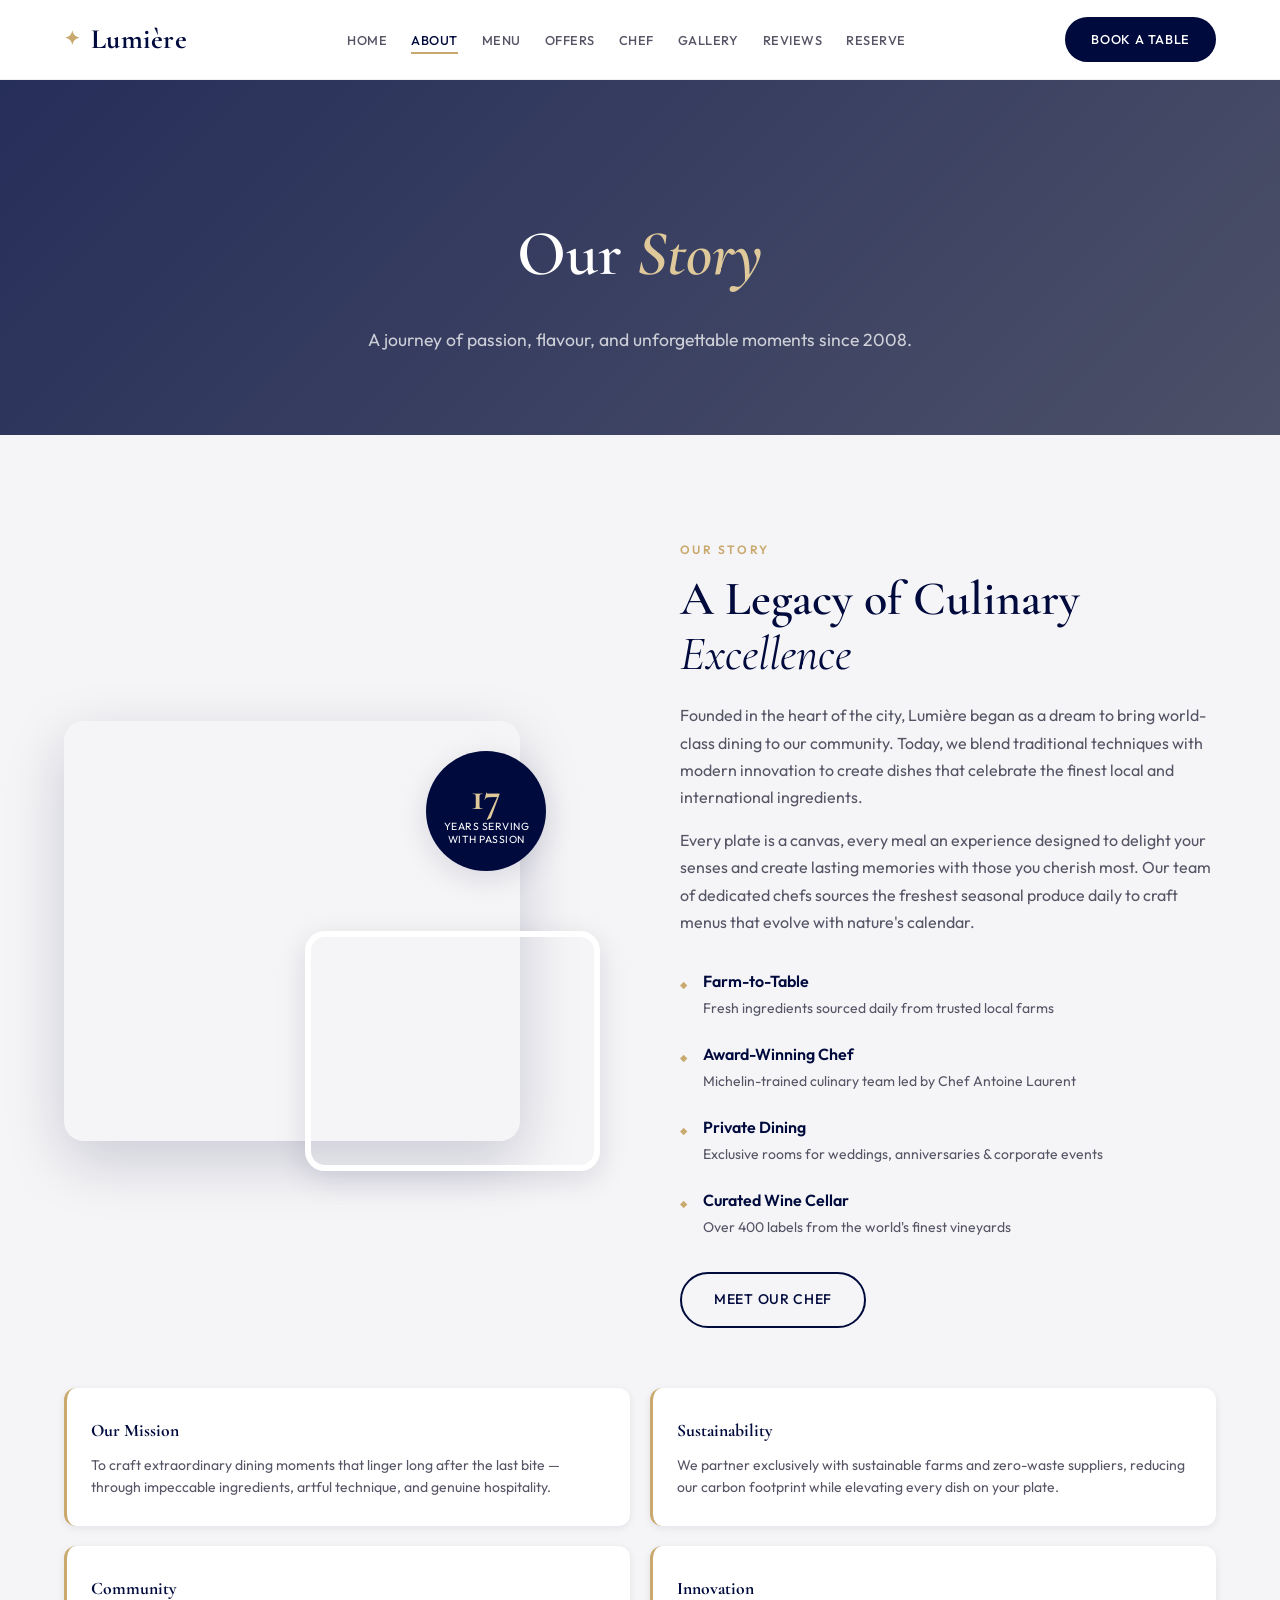
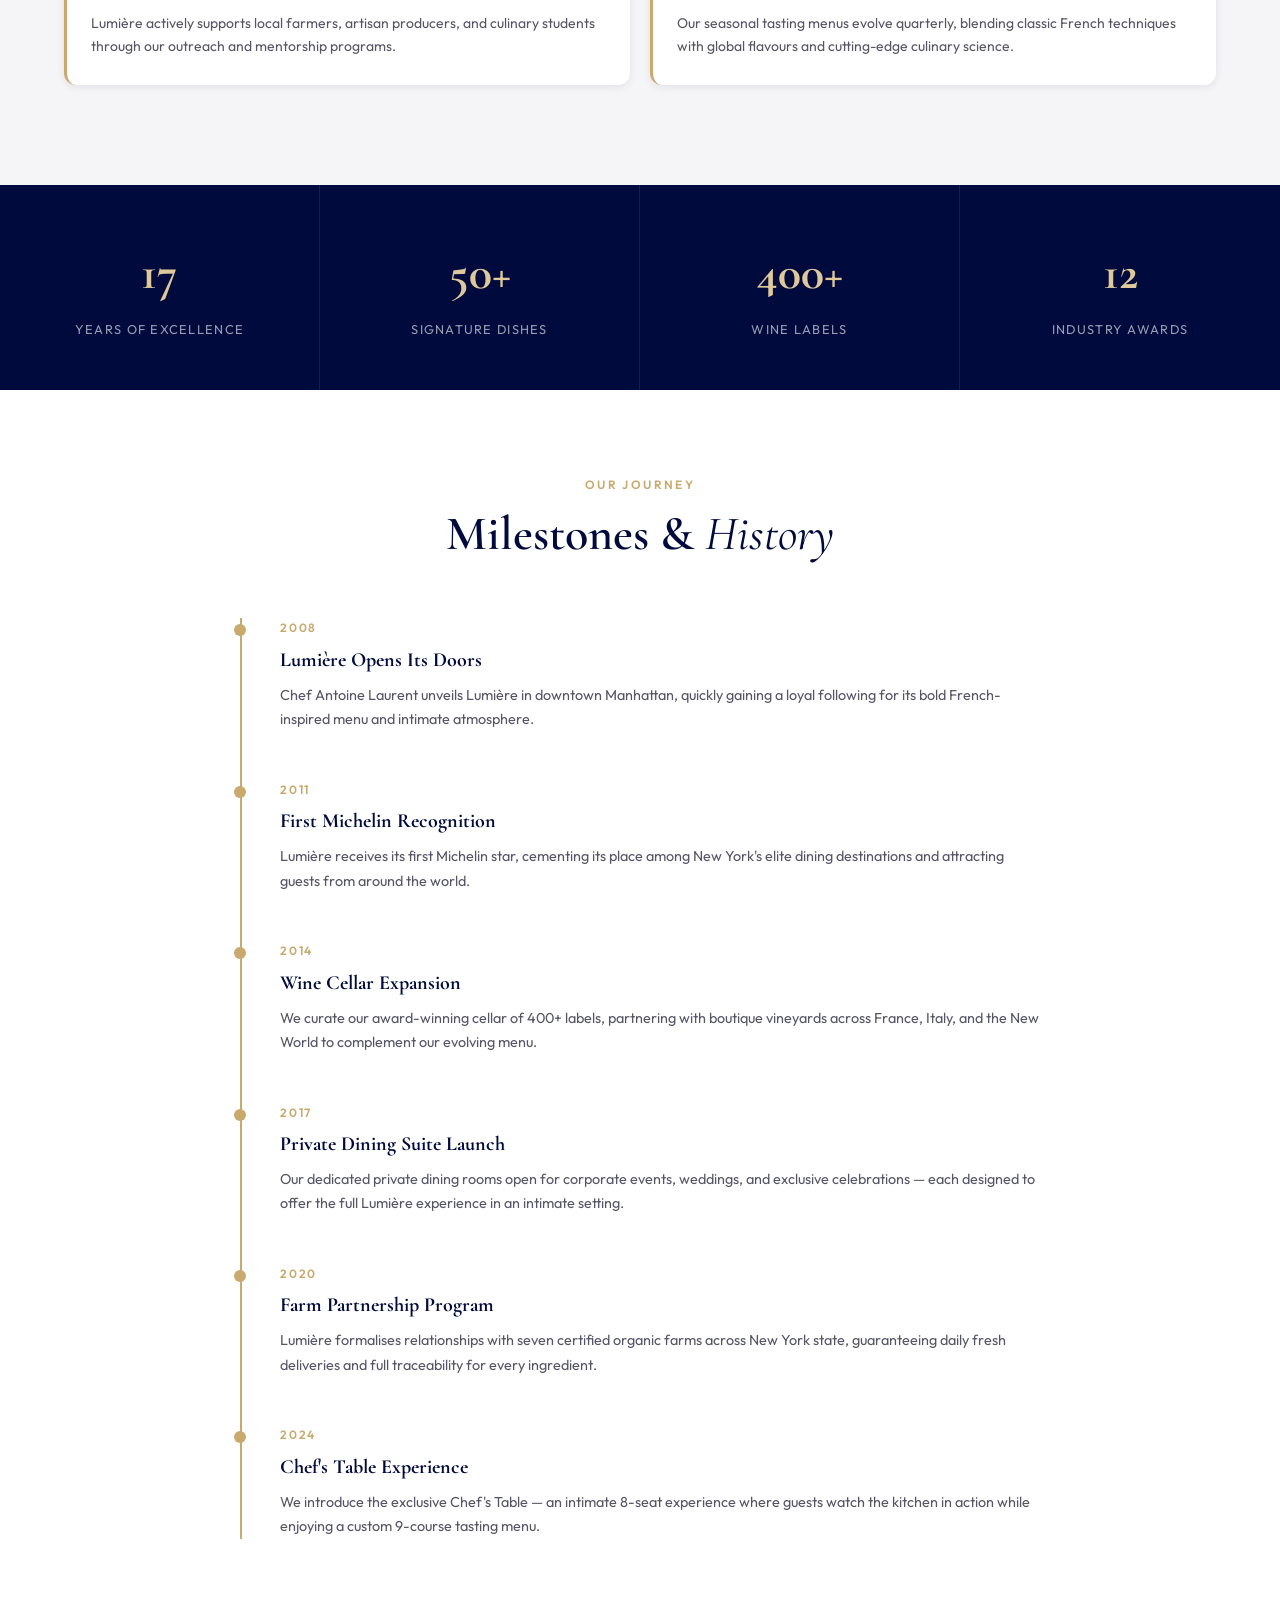
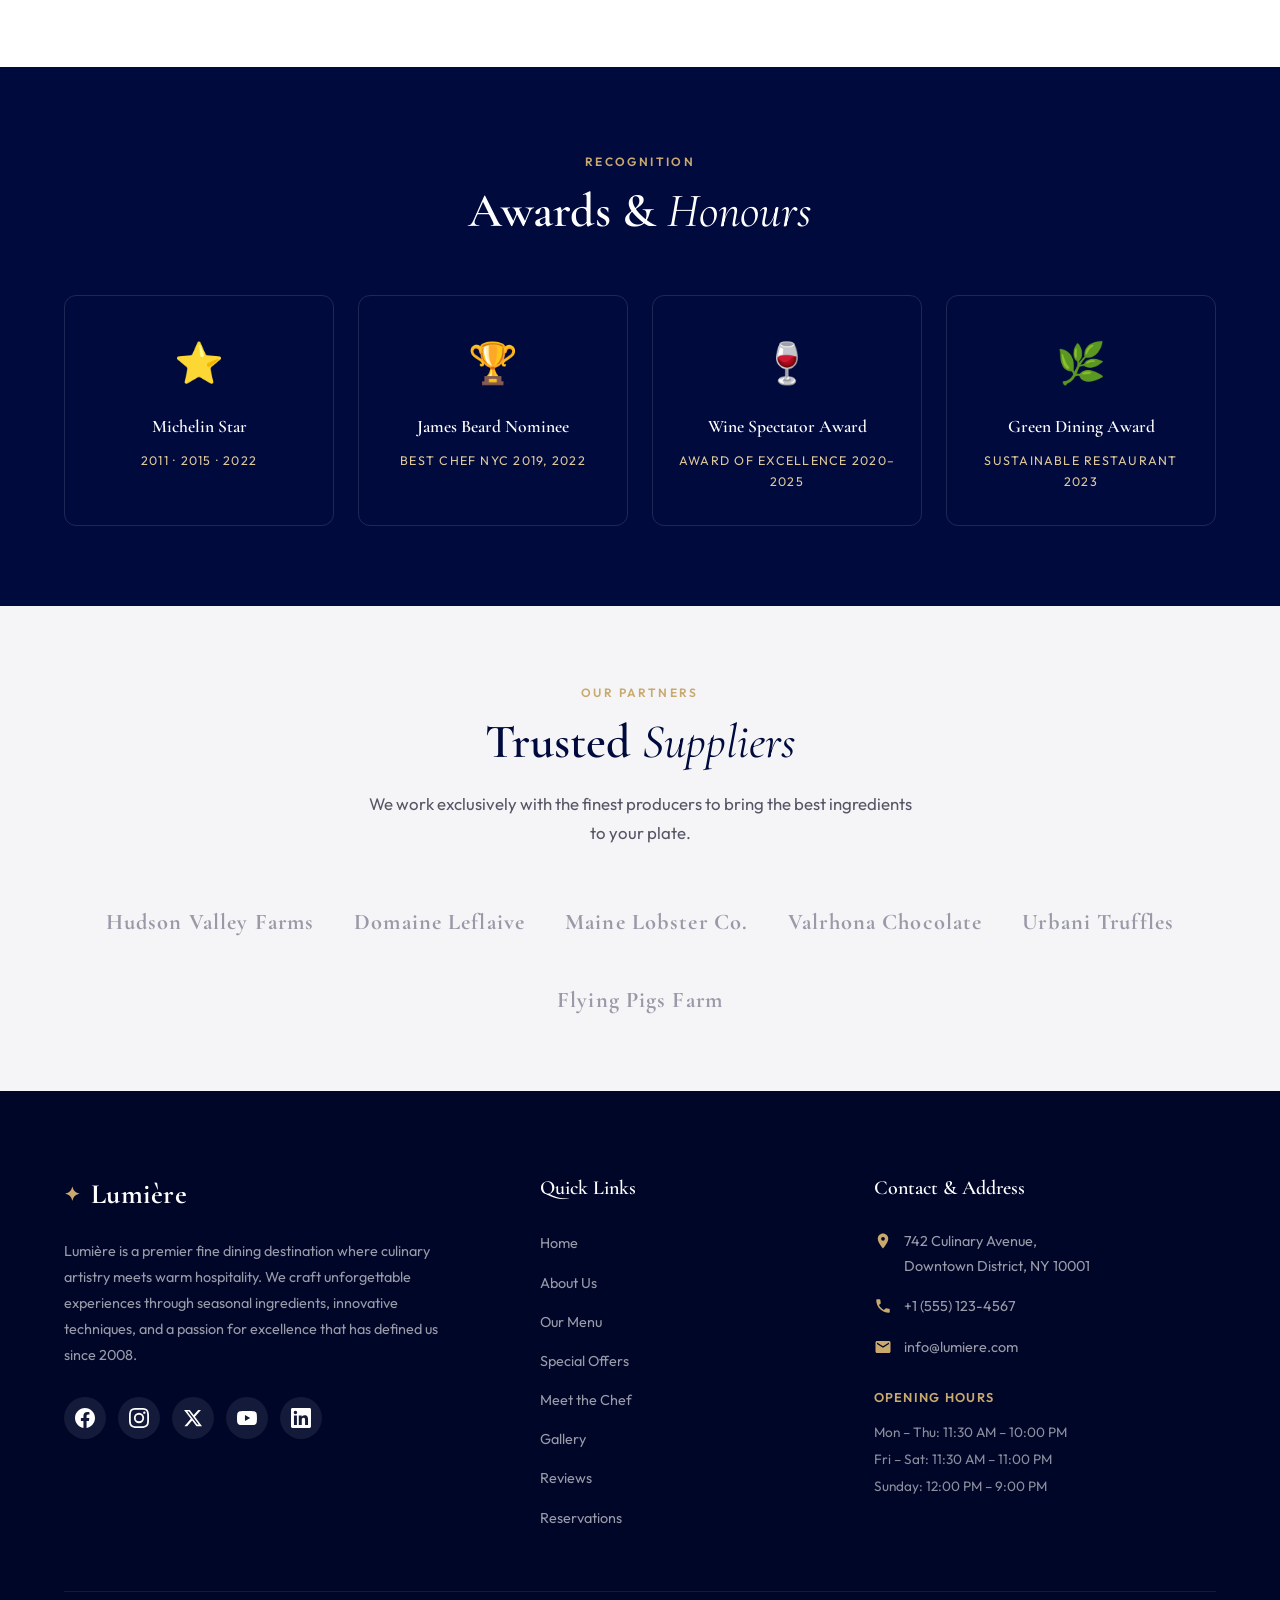
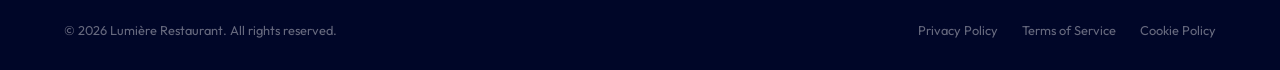
==== about.html @ 095e0fb6 "first commit" ====
<!DOCTYPE html>
<html lang="en">
<head>
  <meta charset="UTF-8">
  <meta name="viewport" content="width=device-width, initial-scale=1.0">
  <meta name="description" content="About Lumière — Our story, passion, and commitment to fine dining excellence.">
  <title>Lumière | About Us</title>
  <link rel="stylesheet" href="css/base.css">
  <link rel="stylesheet" href="css/about.css">
  <link rel="preconnect" href="https://fonts.googleapis.com">
  <link rel="preconnect" href="https://fonts.gstatic.com" crossorigin>
  <link href="https://fonts.googleapis.com/css2?family=Cormorant+Garamond:ital,wght@0,400;0,600;0,700;1,400&family=Outfit:wght@300;400;500;600&display=swap" rel="stylesheet">
  <style>
    html { scroll-behavior: smooth; }
    @media (max-width: 768px) {
      .nav { display: none; flex-direction: column; position: absolute; top: var(--header-height); left: 0; right: 0; background: var(--white); padding: 20px 24px; border-bottom: 1px solid rgba(0,10,61,0.08); box-shadow: 0 8px 30px rgba(0,10,61,0.12); z-index: 999; }
      .nav.nav--open { display: flex; }
      .nav__list { flex-direction: column; gap: 12px; }
    }
    .about__values { display: grid; grid-template-columns: repeat(2,1fr); gap: 20px; margin-top: 60px; }
    .about__value-card { background: var(--white); border-radius: var(--radius); padding: 28px 24px; box-shadow: var(--shadow-sm); border-left: 3px solid var(--gold); }
    .about__value-card h4 { font-family: var(--font-display); font-size: 1.1rem; color: var(--navy); margin-bottom: 8px; }
    .about__value-card p { font-size: 0.875rem; color: var(--gray-600); line-height: 1.6; }
    @media (max-width: 768px) { .about__values { grid-template-columns: 1fr; } }
  </style>
</head>
<body>

  <header class="header">
    <div class="container header__inner">
      <a href="index.html" class="logo"><span class="logo__icon">✦</span><span class="logo__text">Lumière</span></a>
      <nav class="nav" id="mainNav" aria-label="Main navigation">
        <ul class="nav__list">
          <li><a href="./index.html"       class="nav__link">Home</a></li>
          <li><a href="./about.html"       class="nav__link nav__link--active">About</a></li>
          <li><a href="./menu.html"        class="nav__link">Menu</a></li>
          <li><a href="./offers.html"      class="nav__link">Offers</a></li>
          <li><a href="./chef.html"        class="nav__link">Chef</a></li>
          <li><a href="./gallery.html"     class="nav__link">Gallery</a></li>
          <li><a href="./reviews.html"     class="nav__link">Reviews</a></li>
          <li><a href="./reservation.html" class="nav__link">Reserve</a></li>
        </ul>
      </nav>
      <a href="reservation.html" class="btn btn--primary btn--sm header__cta">Book a Table</a>
      <button class="menu-toggle" id="menuToggle" aria-label="Toggle menu" aria-expanded="false"><span></span><span></span><span></span></button>
    </div>
  </header>

  <style>
    /* About page extras */
    .about-hero { background: linear-gradient(135deg,rgba(0,10,61,0.85),rgba(0,6,40,0.7)), url('https://images.unsplash.com/photo-1414235077428-338989a2e8c0?w=1600&q=80') center/cover; color:#fff; text-align:center; padding:120px 24px 80px; }
    .about-hero h1 { font-family:var(--font-display); font-size:clamp(2.5rem,5vw,4rem); font-weight:600; margin-bottom:16px; }
    .about-hero h1 em { color:var(--gold-light); font-style:italic; }
    .about-hero p { font-size:1.1rem; color:rgba(255,255,255,0.75); max-width:560px; margin:0 auto; }

    .timeline { padding:80px 0; background:#fff; }
    .timeline__inner { position:relative; max-width:800px; margin:0 auto; padding-left:40px; }
    .timeline__inner::before { content:''; position:absolute; left:0; top:0; bottom:0; width:2px; background:var(--gold); }
    .timeline__item { position:relative; margin-bottom:48px; }
    .timeline__item::before { content:''; position:absolute; left:-46px; top:6px; width:12px; height:12px; border-radius:50%; background:var(--gold); }
    .timeline__year { font-size:0.75rem; font-weight:600; letter-spacing:0.15em; color:var(--gold); text-transform:uppercase; margin-bottom:4px; }
    .timeline__item h4 { font-family:var(--font-display); font-size:1.25rem; color:var(--navy); margin-bottom:6px; }
    .timeline__item p { font-size:0.9rem; color:var(--gray-600); line-height:1.7; }

    .awards { background:var(--navy); color:#fff; padding:80px 0; }
    .awards__grid { display:grid; grid-template-columns:repeat(4,1fr); gap:24px; margin-top:48px; }
    .award-card { border:1px solid rgba(255,255,255,0.12); border-radius:var(--radius); padding:32px 20px; text-align:center; transition:transform var(--transition); }
    .award-card:hover { transform:translateY(-6px); }
    .award-card__icon { font-size:2.5rem; margin-bottom:16px; }
    .award-card__title { font-family:var(--font-display); font-size:1.1rem; font-weight:600; color:#fff; margin-bottom:8px; }
    .award-card__year { font-size:0.78rem; color:var(--gold-light); letter-spacing:0.1em; text-transform:uppercase; }
    @media(max-width:768px){ .awards__grid{grid-template-columns:repeat(2,1fr);} }
    @media(max-width:480px){ .awards__grid{grid-template-columns:1fr;} }

    .partners { padding:72px 0; background:var(--gray-100); text-align:center; }
    .partners__logos { display:flex; justify-content:center; align-items:center; flex-wrap:wrap; gap:40px; margin-top:40px; }
    .partner-logo { font-family:var(--font-display); font-size:1.4rem; font-weight:700; color:var(--gray-400); letter-spacing:0.05em; transition:color var(--transition); }
    .partner-logo:hover { color:var(--navy); }

    .stats-band { display:grid; grid-template-columns:repeat(4,1fr); background:var(--navy); color:#fff; }
    .stats-band__item { padding:48px 24px; text-align:center; border-right:1px solid rgba(255,255,255,0.08); }
    .stats-band__item:last-child { border-right:none; }
    .stats-band__number { font-family:var(--font-display); font-size:3rem; font-weight:700; color:var(--gold-light); display:block; }
    .stats-band__label { font-size:0.8rem; color:rgba(255,255,255,0.6); text-transform:uppercase; letter-spacing:0.1em; margin-top:4px; }
    @media(max-width:768px){ .stats-band{grid-template-columns:repeat(2,1fr);} .stats-band__item{border-right:none;border-bottom:1px solid rgba(255,255,255,0.08);} }
  </style>

  <main class="page-main">

    <!-- Hero banner -->
    <div class="about-hero">
      <h1>Our <em>Story</em></h1>
      <p>A journey of passion, flavour, and unforgettable moments since 2008.</p>
    </div>

    <!-- Story + values -->
    <section class="section about" id="about">
      <div class="container">
        <div class="about__grid">
          <div class="about__images">
            <div class="about__img about__img--main"></div>
            <div class="about__img about__img--secondary"></div>
            <div class="about__badge">
              <span class="about__badge-number">17</span>
              <span class="about__badge-text">Years Serving<br>With Passion</span>
            </div>
          </div>
          <div class="about__content">
            <span class="section__eyebrow">Our Story</span>
            <h2 class="section__title">A Legacy of Culinary<br><em>Excellence</em></h2>
            <p class="section__text">Founded in the heart of the city, Lumière began as a dream to bring world-class dining to our community. Today, we blend traditional techniques with modern innovation to create dishes that celebrate the finest local and international ingredients.</p>
            <p class="section__text">Every plate is a canvas, every meal an experience designed to delight your senses and create lasting memories with those you cherish most. Our team of dedicated chefs sources the freshest seasonal produce daily to craft menus that evolve with nature's calendar.</p>
            <ul class="about__features">
              <li><span class="about__feature-icon">◆</span><div><strong>Farm-to-Table</strong><p>Fresh ingredients sourced daily from trusted local farms</p></div></li>
              <li><span class="about__feature-icon">◆</span><div><strong>Award-Winning Chef</strong><p>Michelin-trained culinary team led by Chef Antoine Laurent</p></div></li>
              <li><span class="about__feature-icon">◆</span><div><strong>Private Dining</strong><p>Exclusive rooms for weddings, anniversaries &amp; corporate events</p></div></li>
              <li><span class="about__feature-icon">◆</span><div><strong>Curated Wine Cellar</strong><p>Over 400 labels from the world's finest vineyards</p></div></li>
            </ul>
            <a href="chef.html" class="btn btn--secondary">Meet Our Chef</a>
          </div>
        </div>
        <div class="about__values">
          <div class="about__value-card"><h4>Our Mission</h4><p>To craft extraordinary dining moments that linger long after the last bite — through impeccable ingredients, artful technique, and genuine hospitality.</p></div>
          <div class="about__value-card"><h4>Sustainability</h4><p>We partner exclusively with sustainable farms and zero-waste suppliers, reducing our carbon footprint while elevating every dish on your plate.</p></div>
          <div class="about__value-card"><h4>Community</h4><p>Lumière actively supports local farmers, artisan producers, and culinary students through our outreach and mentorship programs.</p></div>
          <div class="about__value-card"><h4>Innovation</h4><p>Our seasonal tasting menus evolve quarterly, blending classic French techniques with global flavours and cutting-edge culinary science.</p></div>
        </div>
      </div>
    </section>

    <!-- Stats band -->
    <div class="stats-band">
      <div class="stats-band__item"><span class="stats-band__number">17</span><span class="stats-band__label">Years of Excellence</span></div>
      <div class="stats-band__item"><span class="stats-band__number">50+</span><span class="stats-band__label">Signature Dishes</span></div>
      <div class="stats-band__item"><span class="stats-band__number">400+</span><span class="stats-band__label">Wine Labels</span></div>
      <div class="stats-band__item"><span class="stats-band__number">12</span><span class="stats-band__label">Industry Awards</span></div>
    </div>

    <!-- Timeline -->
    <section class="timeline">
      <div class="container">
        <div class="section__header section__header--center">
          <span class="section__eyebrow">Our Journey</span>
          <h2 class="section__title">Milestones &amp; <em>History</em></h2>
        </div>
        <div class="timeline__inner">
          <div class="timeline__item"><div class="timeline__year">2008</div><h4>Lumière Opens Its Doors</h4><p>Chef Antoine Laurent unveils Lumière in downtown Manhattan, quickly gaining a loyal following for its bold French-inspired menu and intimate atmosphere.</p></div>
          <div class="timeline__item"><div class="timeline__year">2011</div><h4>First Michelin Recognition</h4><p>Lumière receives its first Michelin star, cementing its place among New York's elite dining destinations and attracting guests from around the world.</p></div>
          <div class="timeline__item"><div class="timeline__year">2014</div><h4>Wine Cellar Expansion</h4><p>We curate our award-winning cellar of 400+ labels, partnering with boutique vineyards across France, Italy, and the New World to complement our evolving menu.</p></div>
          <div class="timeline__item"><div class="timeline__year">2017</div><h4>Private Dining Suite Launch</h4><p>Our dedicated private dining rooms open for corporate events, weddings, and exclusive celebrations — each designed to offer the full Lumière experience in an intimate setting.</p></div>
          <div class="timeline__item"><div class="timeline__year">2020</div><h4>Farm Partnership Program</h4><p>Lumière formalises relationships with seven certified organic farms across New York state, guaranteeing daily fresh deliveries and full traceability for every ingredient.</p></div>
          <div class="timeline__item"><div class="timeline__year">2024</div><h4>Chef's Table Experience</h4><p>We introduce the exclusive Chef's Table — an intimate 8-seat experience where guests watch the kitchen in action while enjoying a custom 9-course tasting menu.</p></div>
        </div>
      </div>
    </section>

    <!-- Awards -->
    <section class="awards">
      <div class="container">
        <div class="section__header section__header--center section__header--light">
          <span class="section__eyebrow">Recognition</span>
          <h2 class="section__title">Awards &amp; <em>Honours</em></h2>
        </div>
        <div class="awards__grid">
          <div class="award-card"><div class="award-card__icon">⭐</div><div class="award-card__title">Michelin Star</div><div class="award-card__year">2011 · 2015 · 2022</div></div>
          <div class="award-card"><div class="award-card__icon">🏆</div><div class="award-card__title">James Beard Nominee</div><div class="award-card__year">Best Chef NYC 2019, 2022</div></div>
          <div class="award-card"><div class="award-card__icon">🍷</div><div class="award-card__title">Wine Spectator Award</div><div class="award-card__year">Award of Excellence 2020–2025</div></div>
          <div class="award-card"><div class="award-card__icon">🌿</div><div class="award-card__title">Green Dining Award</div><div class="award-card__year">Sustainable Restaurant 2023</div></div>
        </div>
      </div>
    </section>

    <!-- Partners -->
    <section class="partners">
      <div class="container">
        <div class="section__header section__header--center">
          <span class="section__eyebrow">Our Partners</span>
          <h2 class="section__title">Trusted <em>Suppliers</em></h2>
          <p class="section__subtitle">We work exclusively with the finest producers to bring the best ingredients to your plate.</p>
        </div>
        <div class="partners__logos">
          <span class="partner-logo">Hudson Valley Farms</span>
          <span class="partner-logo">Domaine Leflaive</span>
          <span class="partner-logo">Maine Lobster Co.</span>
          <span class="partner-logo">Valrhona Chocolate</span>
          <span class="partner-logo">Urbani Truffles</span>
          <span class="partner-logo">Flying Pigs Farm</span>
        </div>
      </div>
    </section>

  </main>


  <footer class="footer">
    <div class="container">
      <div class="footer__grid">
        <div class="footer__brand">
          <a href="index.html" class="logo logo--footer"><span class="logo__icon">✦</span><span class="logo__text">Lumière</span></a>
          <p class="footer__description">Lumière is a premier fine dining destination where culinary artistry meets warm hospitality. We craft unforgettable experiences through seasonal ingredients, innovative techniques, and a passion for excellence that has defined us since 2008.</p>
          <div class="footer__social">
            <a href="https://facebook.com" class="footer__social-link" aria-label="Facebook" target="_blank" rel="noopener noreferrer"><svg viewBox="0 0 24 24" width="20" height="20" fill="currentColor"><path d="M24 12.073c0-6.627-5.373-12-12-12s-12 5.373-12 12c0 5.99 4.388 10.954 10.125 11.854v-8.385H7.078v-3.47h3.047V9.43c0-3.007 1.792-4.669 4.533-4.669 1.312 0 2.686.235 2.686.235v2.953H15.83c-1.491 0-1.956.925-1.956 1.874v2.25h3.328l-.532 3.47h-2.796v8.385C19.612 23.027 24 18.062 24 12.073z"/></svg></a>
            <a href="https://instagram.com" class="footer__social-link" aria-label="Instagram" target="_blank" rel="noopener noreferrer"><svg viewBox="0 0 24 24" width="20" height="20" fill="currentColor"><path d="M12 2.163c3.204 0 3.584.012 4.85.07 3.252.148 4.771 1.691 4.919 4.919.058 1.265.069 1.645.069 4.849 0 3.205-.012 3.584-.069 4.849-.149 3.225-1.664 4.771-4.919 4.919-1.266.058-1.644.07-4.85.07-3.204 0-3.584-.012-4.849-.07-3.26-.149-4.771-1.699-4.919-4.92-.058-1.265-.07-1.644-.07-4.849 0-3.204.013-3.583.07-4.849.149-3.227 1.664-4.771 4.919-4.919 1.266-.057 1.645-.069 4.849-.069zM12 0C8.741 0 8.333.014 7.053.072 2.695.272.273 2.69.073 7.052.014 8.333 0 8.741 0 12c0 3.259.014 3.668.072 4.948.2 4.358 2.618 6.78 6.98 6.98C8.333 23.986 8.741 24 12 24c3.259 0 3.668-.014 4.948-.072 4.354-.2 6.782-2.618 6.979-6.98.059-1.28.073-1.689.073-4.948 0-3.259-.014-3.667-.072-4.947-.196-4.354-2.617-6.78-6.979-6.98C15.668.014 15.259 0 12 0zm0 5.838a6.162 6.162 0 100 12.324 6.162 6.162 0 000-12.324zM12 16a4 4 0 110-8 4 4 0 010 8zm6.406-11.845a1.44 1.44 0 100 2.881 1.44 1.44 0 000-2.881z"/></svg></a>
            <a href="https://twitter.com" class="footer__social-link" aria-label="Twitter" target="_blank" rel="noopener noreferrer"><svg viewBox="0 0 24 24" width="20" height="20" fill="currentColor"><path d="M18.244 2.25h3.308l-7.227 8.26 8.502 11.24H16.17l-5.214-6.817L4.99 21.75H1.68l7.73-8.835L1.254 2.25H8.08l4.713 6.231zm-1.161 17.52h1.833L7.084 4.126H5.117z"/></svg></a>
            <a href="https://instagram.com" class="footer__social-link" aria-label="YouTube" target="_blank" rel="noopener noreferrer"><svg viewBox="0 0 24 24" width="20" height="20" fill="currentColor"><path d="M23.498 6.186a3.016 3.016 0 00-2.122-2.136C19.505 3.545 12 3.545 12 3.545s-7.505 0-9.377.505A3.017 3.017 0 00.502 6.186C0 8.07 0 12 0 12s0 3.93.502 5.814a3.016 3.016 0 002.122 2.136c1.871.505 9.376.505 9.376.505s7.505 0 9.377-.505a3.015 3.015 0 002.122-2.136C24 15.93 24 12 24 12s0-3.93-.502-5.814zM9.545 15.568V8.432L15.818 12l-6.273 3.568z"/></svg></a>
            <a href="https://linkedin.com" class="footer__social-link" aria-label="LinkedIn" target="_blank" rel="noopener noreferrer"><svg viewBox="0 0 24 24" width="20" height="20" fill="currentColor"><path d="M20.447 20.452h-3.554v-5.569c0-1.328-.027-3.037-1.852-3.037-1.853 0-2.136 1.445-2.136 2.939v5.667H9.351V9h3.414v1.561h.046c.477-.9 1.637-1.85 3.37-1.85 3.601 0 4.267 2.37 4.267 5.455v6.286zM5.337 7.433a2.062 2.062 0 01-2.063-2.065 2.064 2.064 0 114.127 0 2.063 2.063 0 01-2.064 2.065zm1.782 13.019H3.555V9h3.564v11.452zM22.225 0H1.771C.792 0 0 .774 0 1.729v20.542C0 23.227.792 24 1.771 24h20.451C23.2 24 24 23.227 24 22.271V1.729C24 .774 23.2 0 22.222 0h.003z"/></svg></a>
          </div>
        </div>
        <div class="footer__links">
          <h3 class="footer__heading">Quick Links</h3>
          <ul class="footer__list">
            <li><a href="index.html">Home</a></li>
            <li><a href="about.html">About Us</a></li>
            <li><a href="menu.html">Our Menu</a></li>
            <li><a href="offers.html">Special Offers</a></li>
            <li><a href="chef.html">Meet the Chef</a></li>
            <li><a href="gallery.html">Gallery</a></li>
            <li><a href="reviews.html">Reviews</a></li>
            <li><a href="reservation.html">Reservations</a></li>
          </ul>
        </div>
        <div class="footer__contact">
          <h3 class="footer__heading">Contact &amp; Address</h3>
          <address class="footer__address">
            <div class="footer__address-item"><svg viewBox="0 0 24 24" width="18" height="18" fill="currentColor"><path d="M12 2C8.13 2 5 5.13 5 9c0 5.25 7 13 7 13s7-7.75 7-13c0-3.87-3.13-7-7-7zm0 9.5a2.5 2.5 0 010-5 2.5 2.5 0 010 5z"/></svg><span>742 Culinary Avenue,<br>Downtown District, NY 10001</span></div>
            <div class="footer__address-item"><svg viewBox="0 0 24 24" width="18" height="18" fill="currentColor"><path d="M6.62 10.79c1.44 2.83 3.76 5.14 6.59 6.59l2.2-2.2c.27-.27.67-.36 1.02-.24 1.12.37 2.33.57 3.57.57.55 0 1 .45 1 1V20c0 .55-.45 1-1 1-9.39 0-17-7.61-17-17 0-.55.45-1 1-1h3.5c.55 0 1 .45 1 1 0 1.25.2 2.45.57 3.57.11.35.03.74-.25 1.02l-2.2 2.2z"/></svg><a href="tel:+15551234567">+1 (555) 123-4567</a></div>
            <div class="footer__address-item"><svg viewBox="0 0 24 24" width="18" height="18" fill="currentColor"><path d="M20 4H4c-1.1 0-1.99.9-1.99 2L2 18c0 1.1.9 2 2 2h16c1.1 0 2-.9 2-2V6c0-1.1-.9-2-2-2zm0 4l-8 5-8-5V6l8 5 8-5v2z"/></svg><a href="mailto:info@lumiere.com">info@lumiere.com</a></div>
          </address>
          <div class="footer__hours"><h4>Opening Hours</h4><p>Mon – Thu: 11:30 AM – 10:00 PM</p><p>Fri – Sat: 11:30 AM – 11:00 PM</p><p>Sunday: 12:00 PM – 9:00 PM</p></div>
        </div>
      </div>
      <div class="footer__bottom">
        <p>&copy; 2026 Lumière Restaurant. All rights reserved.</p>
        <div class="footer__bottom-links"><a href="#">Privacy Policy</a><a href="#">Terms of Service</a><a href="#">Cookie Policy</a></div>
      </div>
    </div>
  </footer>

  <script>
    var toggle = document.getElementById('menuToggle');
    var nav = document.getElementById('mainNav');
    toggle.addEventListener('click', function() {
      var open = nav.classList.toggle('nav--open');
      toggle.setAttribute('aria-expanded', open);
    });
  </script>

</body>
</html>
---- css/base.css ----
/* ============================================
   LUMIÈRE — Shared Base Styles
   Colors: #000a3d | white | black
   ============================================ */

:root {
  --navy: #000a3d;
  --navy-light: #001060;
  --navy-dark: #000628;
  --white: #ffffff;
  --black: #000000;
  --gray-100: #f5f5f7;
  --gray-200: #e8e8ec;
  --gray-400: #9999a8;
  --gray-600: #555566;
  --gold: #c9a96e;
  --gold-light: #dfc99a;

  --font-display: 'Cormorant Garamond', Georgia, serif;
  --font-body: 'Outfit', system-ui, sans-serif;

  --header-height: 80px;
  --transition: 0.3s cubic-bezier(0.4, 0, 0.2, 1);
  --shadow-sm: 0 2px 8px rgba(0, 10, 61, 0.08);
  --shadow-md: 0 8px 30px rgba(0, 10, 61, 0.12);
  --shadow-lg: 0 20px 60px rgba(0, 10, 61, 0.18);
  --radius: 12px;
  --radius-lg: 20px;
}

*,
*::before,
*::after {
  margin: 0;
  padding: 0;
  box-sizing: border-box;
}

html {
  scroll-behavior: smooth;
}

body {
  font-family: var(--font-body);
  font-weight: 400;
  font-size: 16px;
  line-height: 1.7;
  color: var(--black);
  background-color: var(--white);
  -webkit-font-smoothing: antialiased;
  overflow-x: hidden;
}

img {
  max-width: 100%;
  display: block;
}

a {
  text-decoration: none;
  color: inherit;
  transition: color var(--transition);
}

ul {
  list-style: none;
}

address {
  font-style: normal;
}

button,
input,
select,
textarea {
  font-family: inherit;
  font-size: inherit;
}

.container {
  width: 100%;
  max-width: 1200px;
  margin: 0 auto;
  padding: 0 24px;
}

.page-main {
  padding-top: var(--header-height);
}

/* Typography */
.section__eyebrow {
  display: inline-block;
  font-size: 0.75rem;
  font-weight: 600;
  letter-spacing: 0.2em;
  text-transform: uppercase;
  color: var(--gold);
  margin-bottom: 12px;
}

.section__title {
  font-family: var(--font-display);
  font-size: clamp(2rem, 4vw, 3rem);
  font-weight: 600;
  line-height: 1.15;
  color: var(--navy);
  margin-bottom: 20px;
}

.section__title em {
  font-style: italic;
  font-weight: 400;
}

.section__subtitle {
  font-size: 1.05rem;
  color: var(--gray-600);
  max-width: 560px;
  margin: 0 auto;
}

.section__text {
  color: var(--gray-600);
  margin-bottom: 16px;
  max-width: 540px;
}

.section__header {
  margin-bottom: 56px;
}

.section__header--center {
  text-align: center;
}

.section__header--light .section__title {
  color: var(--white);
}

.section__header--light .section__subtitle {
  color: rgba(255, 255, 255, 0.7);
}

.section__cta {
  text-align: center;
  margin-top: 48px;
}

.section {
  padding: 100px 0;
}

/* Buttons */
.btn {
  display: inline-flex;
  align-items: center;
  justify-content: center;
  gap: 8px;
  padding: 14px 32px;
  font-size: 0.875rem;
  font-weight: 500;
  letter-spacing: 0.05em;
  text-transform: uppercase;
  border: 2px solid transparent;
  border-radius: 50px;
  cursor: pointer;
  transition: all var(--transition);
  white-space: nowrap;
}

.btn--primary {
  background-color: var(--navy);
  color: var(--white);
  border-color: var(--navy);
}

.btn--primary:hover {
  background-color: var(--navy-light);
  border-color: var(--navy-light);
  transform: translateY(-2px);
  box-shadow: var(--shadow-md);
}

.btn--secondary {
  background-color: transparent;
  color: var(--navy);
  border-color: var(--navy);
}

.btn--secondary:hover {
  background-color: var(--navy);
  color: var(--white);
  transform: translateY(-2px);
}

.btn--outline {
  background-color: transparent;
  color: var(--white);
  border-color: rgba(255, 255, 255, 0.5);
}

.btn--outline:hover {
  background-color: var(--white);
  color: var(--navy);
  border-color: var(--white);
}

.btn--outline-light {
  background-color: transparent;
  color: var(--white);
  border-color: rgba(255, 255, 255, 0.4);
}

.btn--outline-light:hover {
  background-color: var(--white);
  color: var(--navy);
  border-color: var(--white);
}

.btn--sm {
  padding: 10px 24px;
  font-size: 0.8rem;
}

.btn--full {
  width: 100%;
}

/* Header */
.header {
  position: fixed;
  top: 0;
  left: 0;
  right: 0;
  z-index: 1000;
  height: var(--header-height);
  background-color: rgba(255, 255, 255, 0.95);
  backdrop-filter: blur(12px);
  border-bottom: 1px solid rgba(0, 10, 61, 0.06);
}

.header__inner {
  display: flex;
  align-items: center;
  justify-content: space-between;
  height: 100%;
}

.logo {
  display: flex;
  align-items: center;
  gap: 10px;
  font-family: var(--font-display);
  font-size: 1.75rem;
  font-weight: 700;
  color: var(--navy);
  letter-spacing: 0.02em;
}

.logo__icon {
  color: var(--gold);
  font-size: 1.2rem;
}

.nav__list {
  display: flex;
  align-items: center;
  gap: 24px;
  flex-wrap: wrap;
}

.nav__link {
  font-size: 0.8rem;
  font-weight: 500;
  letter-spacing: 0.04em;
  text-transform: uppercase;
  color: var(--gray-600);
  position: relative;
  padding: 4px 0;
}

.nav__link::after {
  content: '';
  position: absolute;
  bottom: -2px;
  left: 0;
  width: 0;
  height: 2px;
  background-color: var(--gold);
  transition: width var(--transition);
}

.nav__link:hover,
.nav__link--active {
  color: var(--navy);
}

.nav__link:hover::after,
.nav__link--active::after {
  width: 100%;
}

.menu-toggle {
  display: none;
  flex-direction: column;
  gap: 5px;
  background: none;
  border: none;
  cursor: pointer;
  padding: 4px;
}

.menu-toggle span {
  display: block;
  width: 24px;
  height: 2px;
  background-color: var(--navy);
}

/* Footer */
.footer {
  background-color: var(--navy-dark);
  color: rgba(255, 255, 255, 0.75);
  padding-top: 80px;
}

.footer__grid {
  display: grid;
  grid-template-columns: 1.5fr 1fr 1.2fr;
  gap: 48px;
  padding-bottom: 60px;
  border-bottom: 1px solid rgba(255, 255, 255, 0.08);
}

.logo--footer {
  color: var(--white);
  margin-bottom: 20px;
}

.footer__description {
  font-size: 0.9rem;
  line-height: 1.8;
  color: rgba(255, 255, 255, 0.6);
  margin-bottom: 28px;
  max-width: 380px;
}

.footer__social {
  display: flex;
  gap: 12px;
}

.footer__social-link {
  display: flex;
  align-items: center;
  justify-content: center;
  width: 42px;
  height: 42px;
  border-radius: 50%;
  background: rgba(255, 255, 255, 0.08);
  color: var(--white);
  transition: all var(--transition);
}

.footer__social-link:hover {
  background: var(--gold);
  color: var(--navy);
  transform: translateY(-3px);
}

.footer__heading {
  font-family: var(--font-display);
  font-size: 1.25rem;
  font-weight: 600;
  color: var(--white);
  margin-bottom: 24px;
}

.footer__list {
  display: flex;
  flex-direction: column;
  gap: 12px;
}

.footer__list a {
  font-size: 0.9rem;
  color: rgba(255, 255, 255, 0.6);
  transition: all var(--transition);
  display: inline-block;
}

.footer__list a:hover {
  color: var(--gold-light);
  transform: translateX(4px);
}

.footer__address {
  display: flex;
  flex-direction: column;
  gap: 16px;
  margin-bottom: 28px;
}

.footer__address-item {
  display: flex;
  align-items: flex-start;
  gap: 12px;
  font-size: 0.9rem;
  color: rgba(255, 255, 255, 0.6);
}

.footer__address-item svg {
  flex-shrink: 0;
  margin-top: 3px;
  color: var(--gold);
}

.footer__address-item a:hover {
  color: var(--gold-light);
}

.footer__hours h4 {
  font-size: 0.8rem;
  font-weight: 600;
  letter-spacing: 0.1em;
  text-transform: uppercase;
  color: var(--gold);
  margin-bottom: 12px;
}

.footer__hours p {
  font-size: 0.85rem;
  color: rgba(255, 255, 255, 0.55);
  margin-bottom: 4px;
}

.footer__bottom {
  display: flex;
  align-items: center;
  justify-content: space-between;
  padding: 28px 0;
  font-size: 0.8rem;
  color: rgba(255, 255, 255, 0.4);
}

.footer__bottom-links {
  display: flex;
  gap: 24px;
}

.footer__bottom-links a:hover {
  color: var(--gold-light);
}

/* Base responsive */
@media (max-width: 1024px) {
  .footer__grid {
    grid-template-columns: 1fr 1fr;
  }

  .footer__brand {
    grid-column: span 2;
  }
}

@media (max-width: 768px) {
  .section {
    padding: 72px 0;
  }

  .nav {
    display: none;
  }

  .header__cta {
    display: none;
  }

  .menu-toggle {
    display: flex;
  }

  .footer__grid {
    grid-template-columns: 1fr;
  }

  .footer__brand {
    grid-column: span 1;
  }

  .footer__bottom {
    flex-direction: column;
    gap: 16px;
    text-align: center;
  }
}
---- css/about.css ----
/* Section 2 — About */
.about {
  background-color: var(--gray-100);
}

.about__grid {
  display: grid;
  grid-template-columns: 1fr 1fr;
  gap: 80px;
  align-items: center;
}

.about__images {
  position: relative;
}

.about__img {
  border-radius: var(--radius-lg);
  background-size: cover;
  background-position: center;
}

.about__img--main {
  width: 85%;
  height: 420px;
  background-image: url('https://images.unsplash.com/photo-1517248135467-4c7edcad34c4?w=800&q=80');
  box-shadow: var(--shadow-lg);
}

.about__img--secondary {
  position: absolute;
  bottom: -30px;
  right: 0;
  width: 55%;
  height: 240px;
  background-image: url('https://images.unsplash.com/photo-1559337352-11d035aa65de?w=600&q=80');
  border: 6px solid var(--white);
  box-shadow: var(--shadow-md);
}

.about__badge {
  position: absolute;
  top: 30px;
  right: 10%;
  background-color: var(--navy);
  color: var(--white);
  width: 120px;
  height: 120px;
  border-radius: 50%;
  display: flex;
  flex-direction: column;
  align-items: center;
  justify-content: center;
  text-align: center;
  box-shadow: var(--shadow-md);
}

.about__badge-number {
  font-family: var(--font-display);
  font-size: 2.5rem;
  font-weight: 700;
  line-height: 1;
  color: var(--gold-light);
}

.about__badge-text {
  font-size: 0.65rem;
  letter-spacing: 0.05em;
  text-transform: uppercase;
  line-height: 1.3;
  margin-top: 4px;
}

.about__features {
  margin: 32px 0;
  display: flex;
  flex-direction: column;
  gap: 20px;
}

.about__features li {
  display: flex;
  gap: 16px;
  align-items: flex-start;
}

.about__feature-icon {
  color: var(--gold);
  font-size: 0.6rem;
  margin-top: 8px;
}

.about__features strong {
  display: block;
  color: var(--navy);
  font-weight: 600;
  margin-bottom: 2px;
}

.about__features p {
  font-size: 0.875rem;
  color: var(--gray-600);
}

@media (max-width: 1024px) {
  .about__grid {
    grid-template-columns: 1fr;
    gap: 48px;
  }

  .about__images {
    max-width: 500px;
    margin: 0 auto;
  }
}

@media (max-width: 480px) {
  .about__img--main {
    width: 100%;
    height: 300px;
  }

  .about__img--secondary {
    width: 70%;
    height: 180px;
  }

  .about__badge {
    width: 90px;
    height: 90px;
    right: 0;
  }

  .about__badge-number {
    font-size: 1.8rem;
  }
}
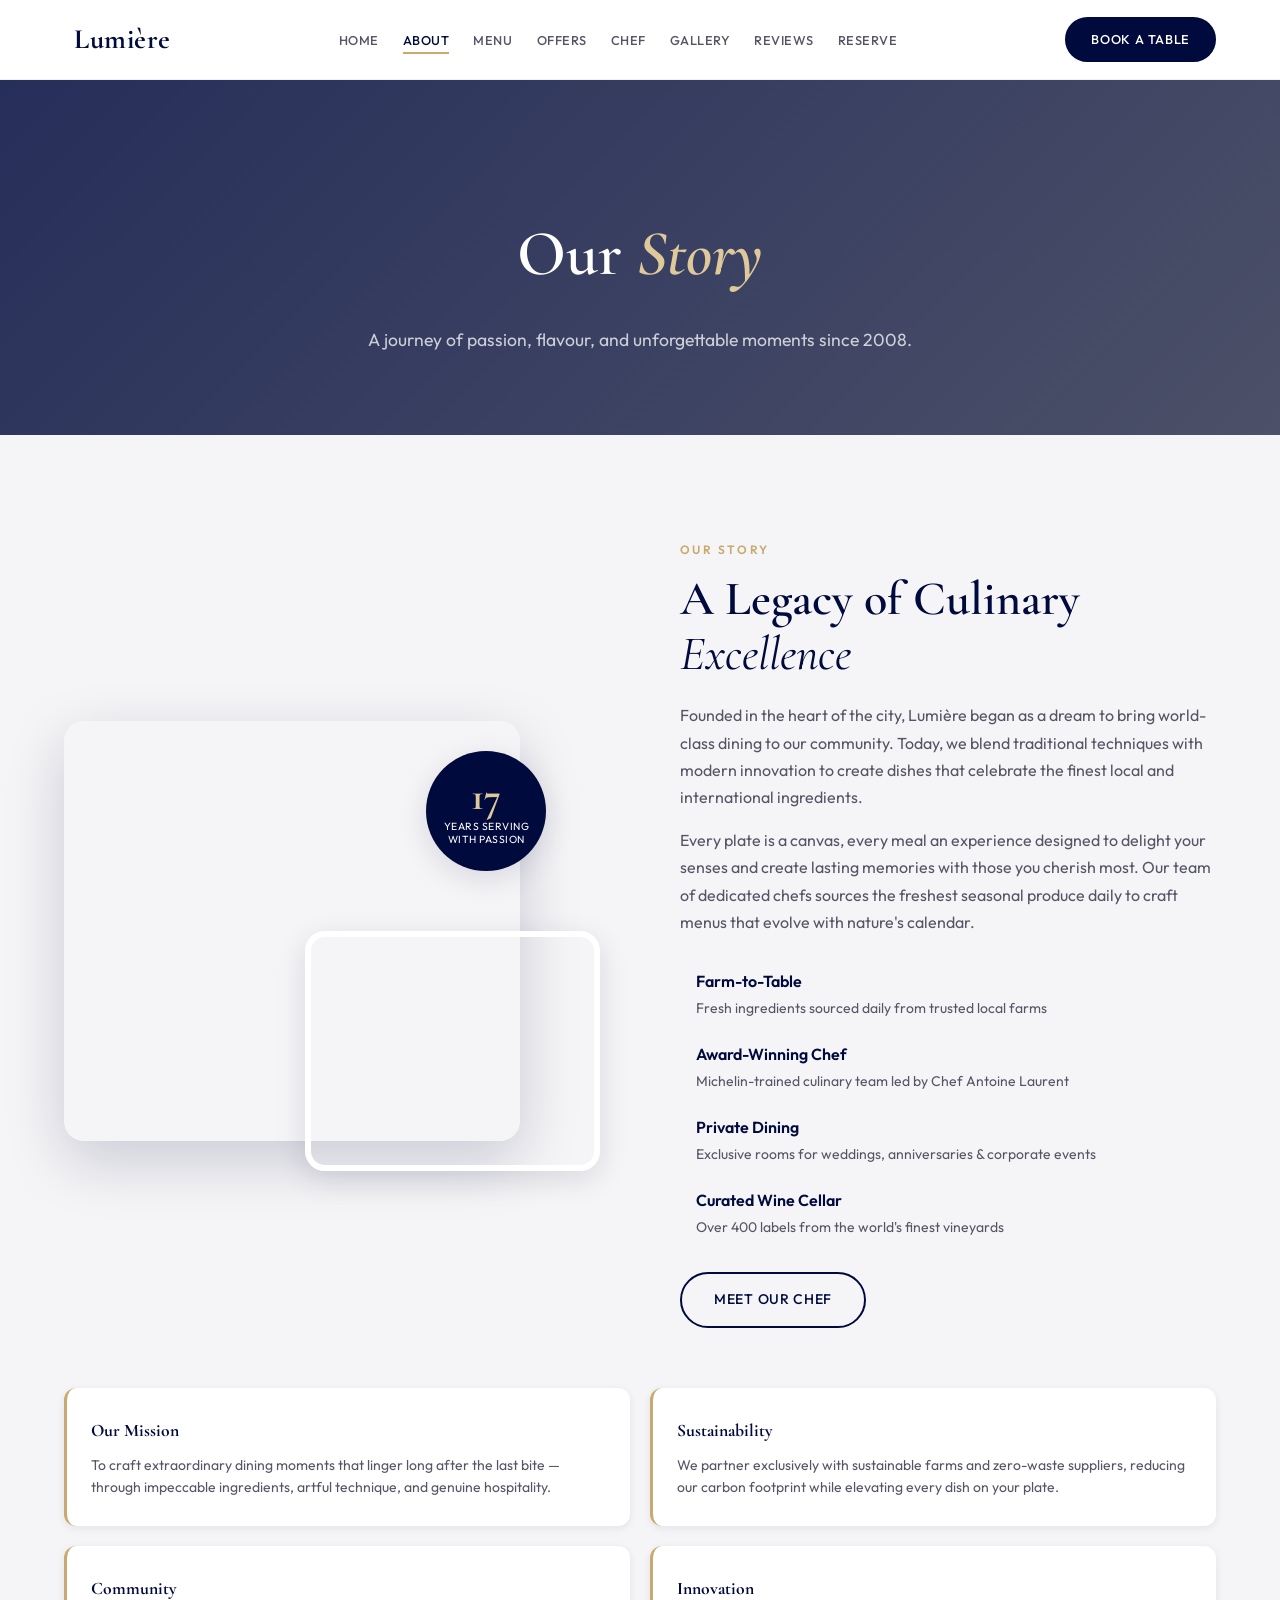
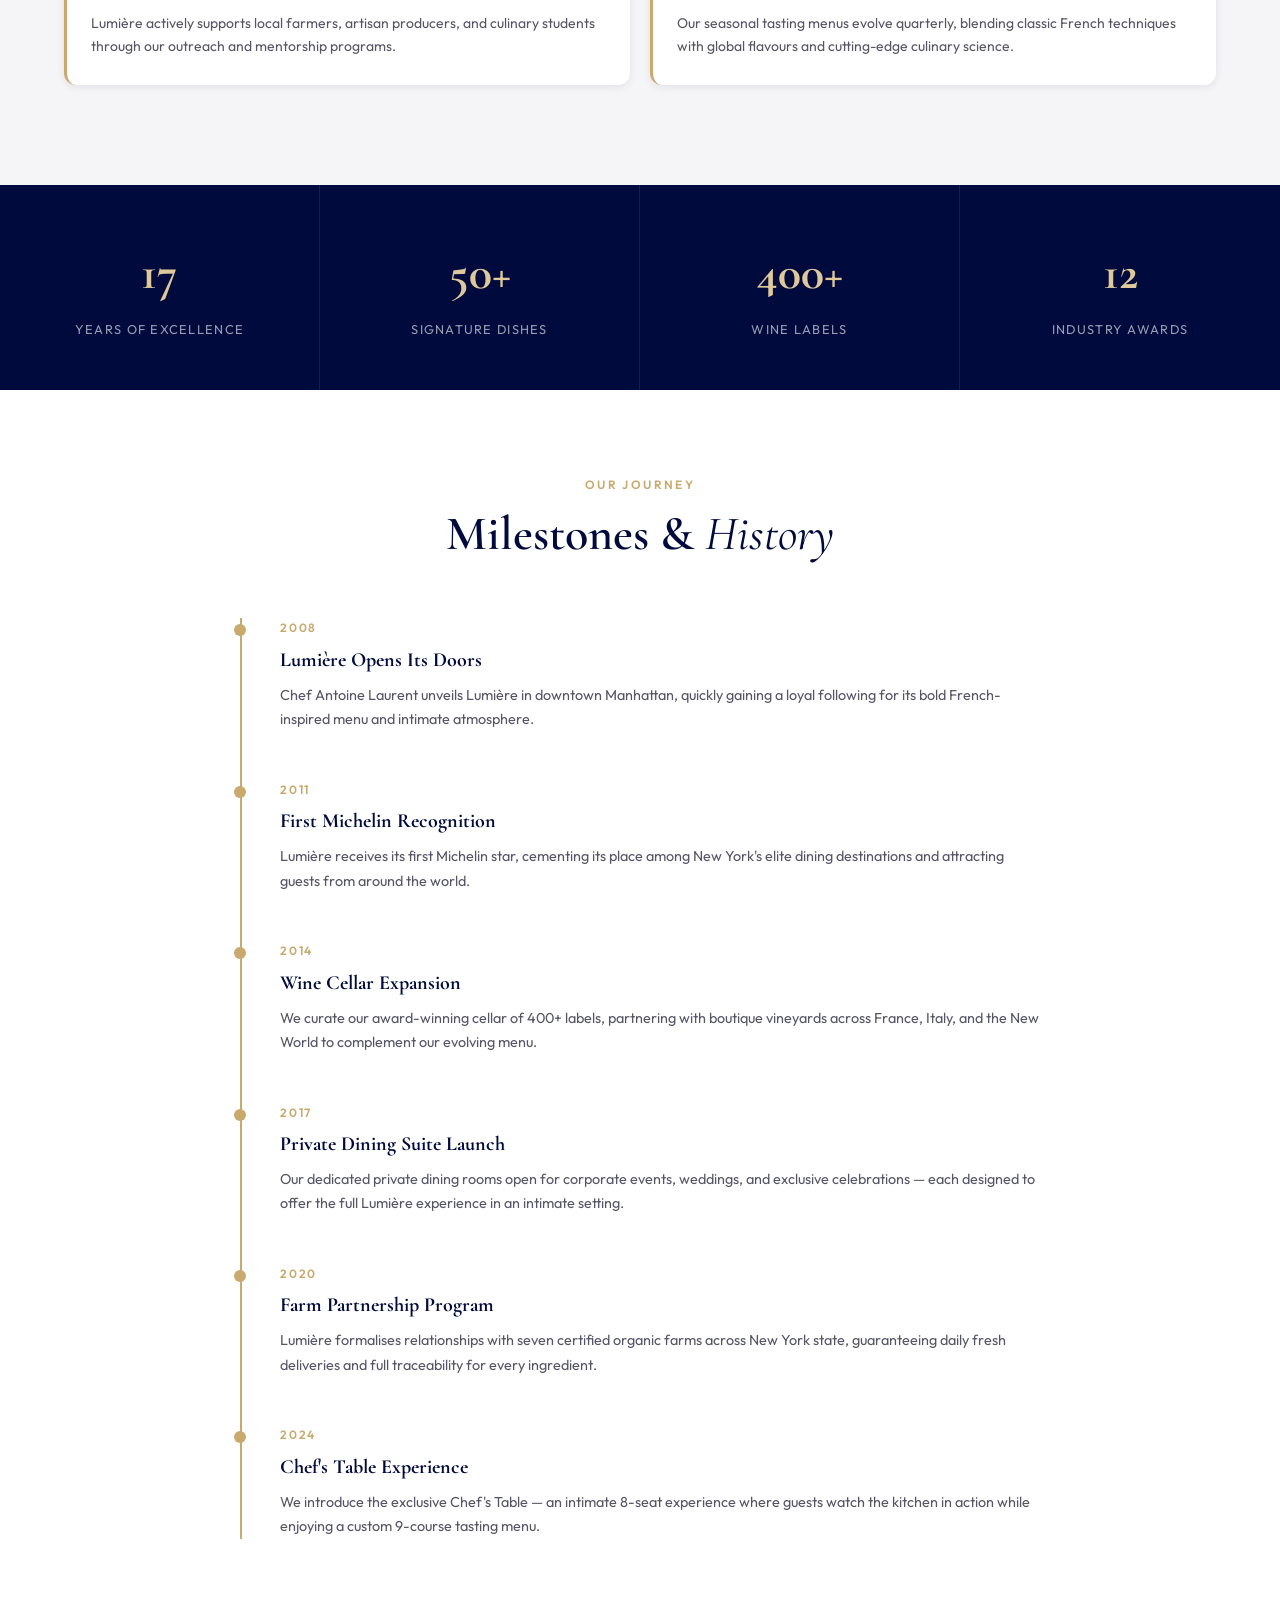
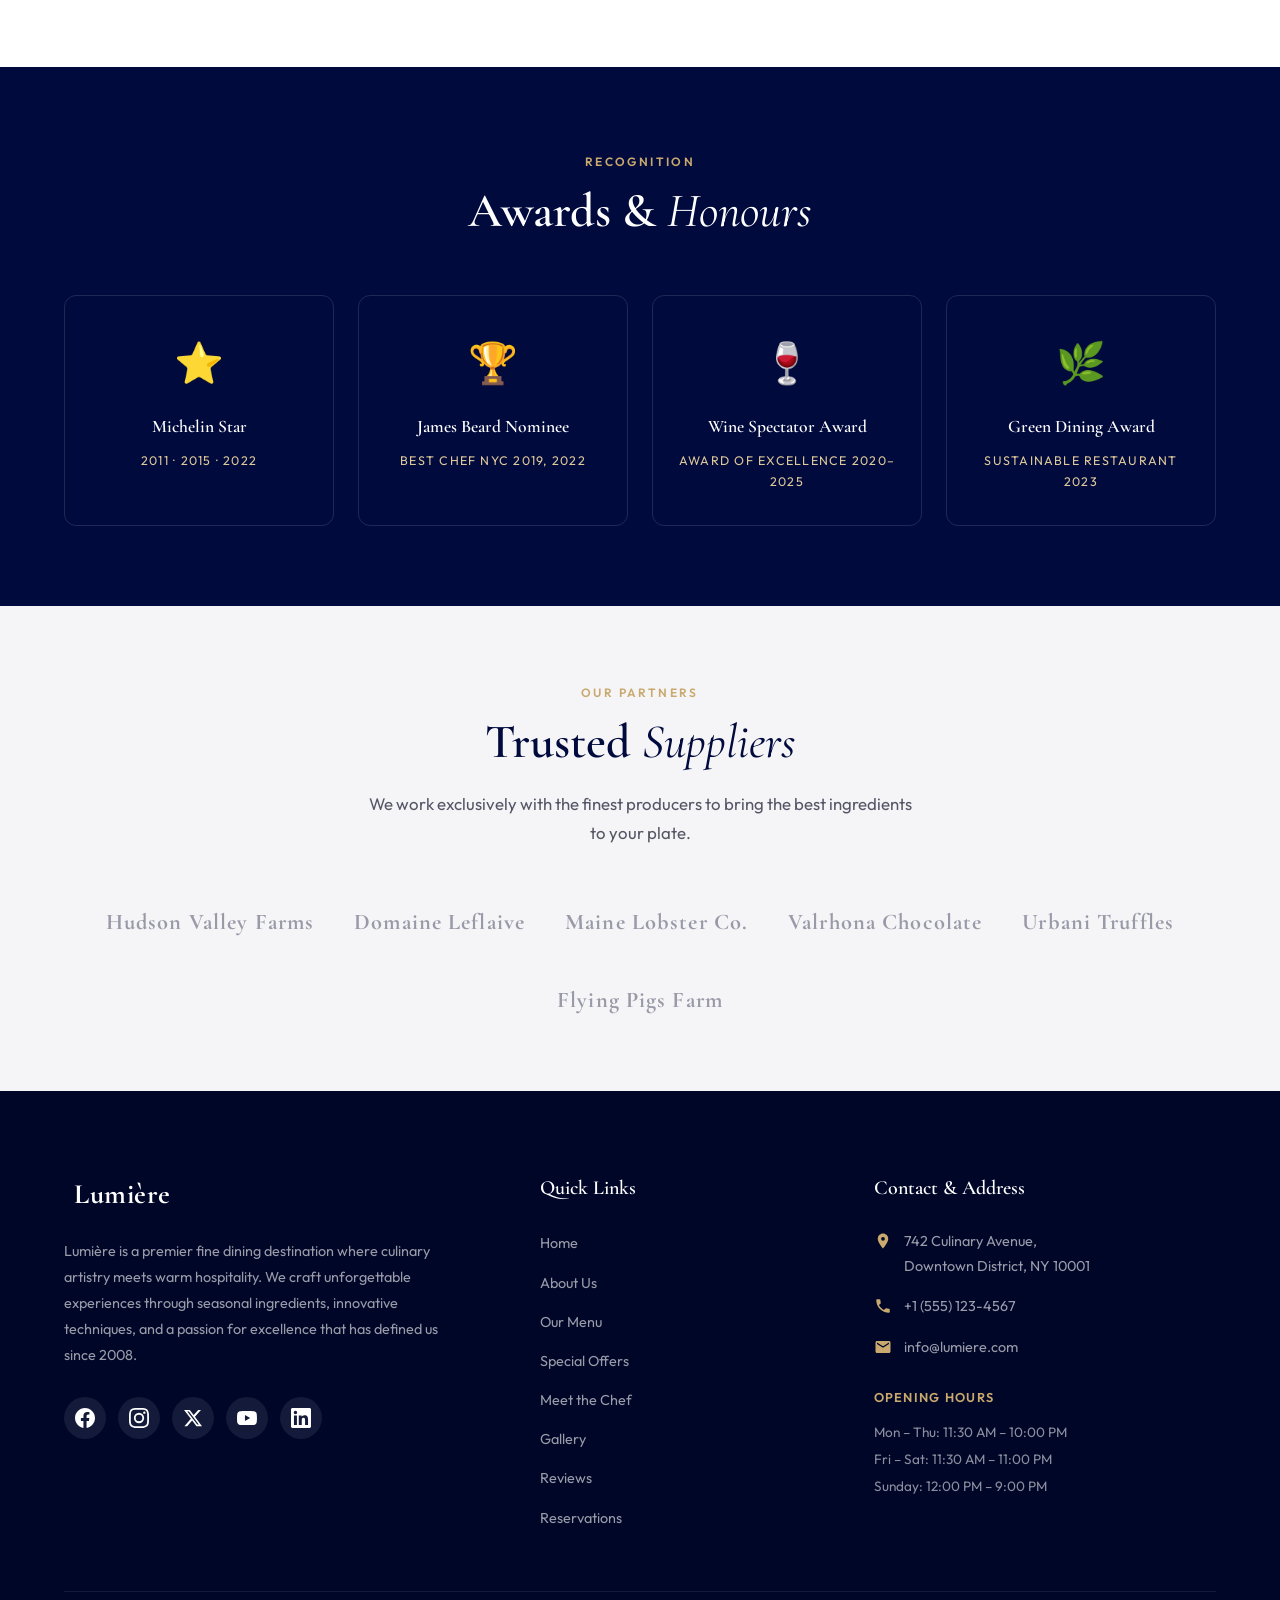
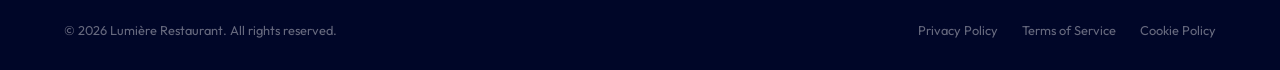
==== commit c8c2f2f8: "style: remove all emoji and decorative symbols from HTML files" ====
--- a/about.html
+++ b/about.html
@@ -1,4 +1,4 @@
-<!DOCTYPE html>
+﻿<!DOCTYPE html>
 <html lang="en">
 <head>
   <meta charset="UTF-8">
@@ -28,7 +28,7 @@
 
   <header class="header">
     <div class="container header__inner">
-      <a href="index.html" class="logo"><span class="logo__icon">✦</span><span class="logo__text">Lumière</span></a>
+      <a href="index.html" class="logo"><span class="logo__icon"></span><span class="logo__text">Lumière</span></a>
       <nav class="nav" id="mainNav" aria-label="Main navigation">
         <ul class="nav__list">
           <li><a href="./index.html"       class="nav__link">Home</a></li>
@@ -111,10 +111,10 @@
             <p class="section__text">Founded in the heart of the city, Lumière began as a dream to bring world-class dining to our community. Today, we blend traditional techniques with modern innovation to create dishes that celebrate the finest local and international ingredients.</p>
             <p class="section__text">Every plate is a canvas, every meal an experience designed to delight your senses and create lasting memories with those you cherish most. Our team of dedicated chefs sources the freshest seasonal produce daily to craft menus that evolve with nature's calendar.</p>
             <ul class="about__features">
-              <li><span class="about__feature-icon">◆</span><div><strong>Farm-to-Table</strong><p>Fresh ingredients sourced daily from trusted local farms</p></div></li>
-              <li><span class="about__feature-icon">◆</span><div><strong>Award-Winning Chef</strong><p>Michelin-trained culinary team led by Chef Antoine Laurent</p></div></li>
-              <li><span class="about__feature-icon">◆</span><div><strong>Private Dining</strong><p>Exclusive rooms for weddings, anniversaries &amp; corporate events</p></div></li>
-              <li><span class="about__feature-icon">◆</span><div><strong>Curated Wine Cellar</strong><p>Over 400 labels from the world's finest vineyards</p></div></li>
+              <li><span class="about__feature-icon"></span><div><strong>Farm-to-Table</strong><p>Fresh ingredients sourced daily from trusted local farms</p></div></li>
+              <li><span class="about__feature-icon"></span><div><strong>Award-Winning Chef</strong><p>Michelin-trained culinary team led by Chef Antoine Laurent</p></div></li>
+              <li><span class="about__feature-icon"></span><div><strong>Private Dining</strong><p>Exclusive rooms for weddings, anniversaries &amp; corporate events</p></div></li>
+              <li><span class="about__feature-icon"></span><div><strong>Curated Wine Cellar</strong><p>Over 400 labels from the world's finest vineyards</p></div></li>
             </ul>
             <a href="chef.html" class="btn btn--secondary">Meet Our Chef</a>
           </div>
@@ -196,7 +196,7 @@
     <div class="container">
       <div class="footer__grid">
         <div class="footer__brand">
-          <a href="index.html" class="logo logo--footer"><span class="logo__icon">✦</span><span class="logo__text">Lumière</span></a>
+          <a href="index.html" class="logo logo--footer"><span class="logo__icon"></span><span class="logo__text">Lumière</span></a>
           <p class="footer__description">Lumière is a premier fine dining destination where culinary artistry meets warm hospitality. We craft unforgettable experiences through seasonal ingredients, innovative techniques, and a passion for excellence that has defined us since 2008.</p>
           <div class="footer__social">
             <a href="https://facebook.com" class="footer__social-link" aria-label="Facebook" target="_blank" rel="noopener noreferrer"><svg viewBox="0 0 24 24" width="20" height="20" fill="currentColor"><path d="M24 12.073c0-6.627-5.373-12-12-12s-12 5.373-12 12c0 5.99 4.388 10.954 10.125 11.854v-8.385H7.078v-3.47h3.047V9.43c0-3.007 1.792-4.669 4.533-4.669 1.312 0 2.686.235 2.686.235v2.953H15.83c-1.491 0-1.956.925-1.956 1.874v2.25h3.328l-.532 3.47h-2.796v8.385C19.612 23.027 24 18.062 24 12.073z"/></svg></a>
